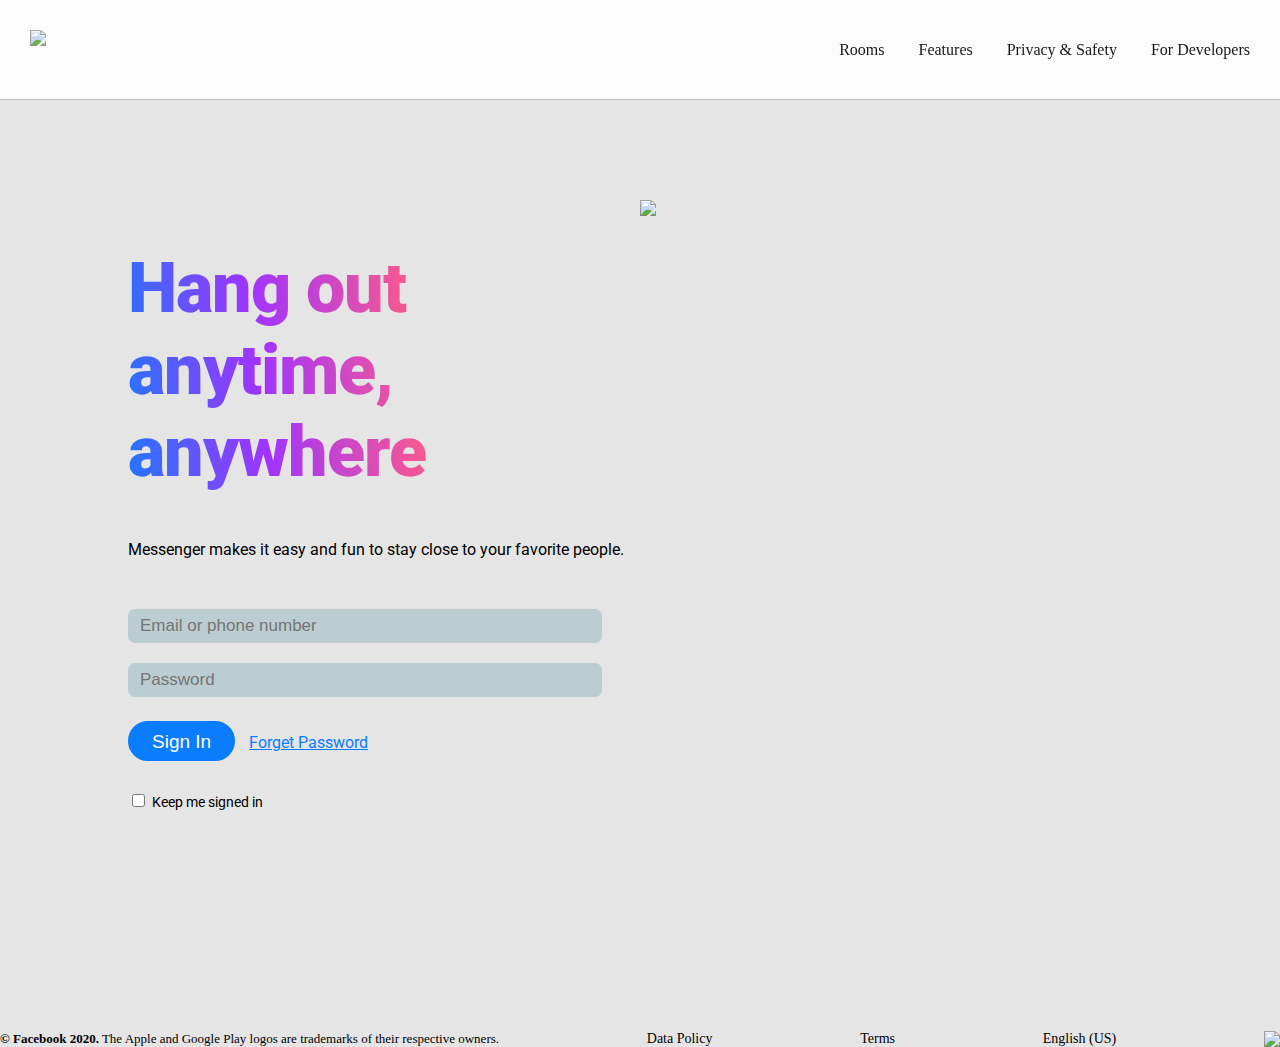
==== index.html @ c58d8db2 "Rename messenger.html to index.html" ====
<!DOCTYPE html>
<html>
    <head>
        <meta http-equiv="Content-Type" content="text/html;charset=UTF-8">
        <link rel="stylesheet" type="text/css" href="https://thawxin.github.io/messenger-web/style.css">
        <link rel="stylesheet" href="style.css">
        <meta name="viewport" content="width=device-width, initial-scale=1.0">
        <link rel="stylesheet" href="https://cdnjs.cloudflare.com/ajax/libs/font-awesome/5.15.1/css/all.min.css" integrity="sha512-+4zCK9k+qNFUR5X+cKL9EIR+ZOhtIloNl9GIKS57V1MyNsYpYcUrUeQc9vNfzsWfV28IaLL3i96P9sdNyeRssA==" crossorigin="anonymous" />
        <link href="https://fonts.googleapis.com/css2?family=Roboto:wght@300;400;500;700&display=swap" rel="stylesheet">
        <style>
            .parent {
                font-family: 'Roboto', sans-serif;
            }
        </style>    
    </head>
    <body>
        <div class="menu">
            <div class="logoContainer">
                <img class="logo" src="https://bit.ly/3jQHvuU" >
            </div>
            <div class="menuContainer">
                <a href="https://www.messenger.com/rooms" class="menuItem">Rooms</a>
                <a href="https://www.messenger.com/features" class="menuItem">Features</a>
                <a href="https://www.messenger.com/privacy" class="menuItem">Privacy & Safety</a>
                <a href="https://developers.facebook.com/products/messenger/" class="menuItem">For Developers</a>
            </div>
            <div class="mobileMenuContainer">
                <center><i class="fas fa-grip-lines" style="font-size: 2em; padding-top: 10px;"></i></center>
            </div>
        </div>
        <div class="parent">
            <div class="container">
                <div class="Inner">
                    <div class="left">
                        <h1 class="header" style="background-image: linear-gradient(83.84deg, #0088FF -6.87%, #A033FF 26.54%, #FF5C87 58.58%);">Hang out <br> anytime, anywhere</h1>
                        <div class="para">Messenger makes it easy and fun to stay close to your favorite people.</div>
                            <input class="blockLine" type="text" placeholder="Email or phone number">
                            <input class="blockLine" type="password" placeholder="Password">
                        <br>
                        <button class="SignInbuttom">Sign In</button>
                        <a href="" class="forgetPassword">Forget Password</a>
                        <div class="blockLine1" >
                            <input type="checkbox" >
                            <span>Keep me signed in</span>
                        </div>
                        <!-- <div class="applink">
                            <a href="https://bit.ly/3jQU4X6">
                                <img class="ioslink" src="https://bit.ly/363ml7V" >
                            </a>
                            <a href="https://bit.ly/2GsWtcX">
                                <img class="androidlink" src="https://bit.ly/38fbnPl" >
                            </a>
                        </div> -->
                    </div>
                </div>
                <div class="right">
                    <img class="Rightpic" src="https://bit.ly/363cW07" >
                </div>
            </div>
        </div>
        <div class="mainFooter">
            <div class="footer"> <strong>© Facebook 2020.</strong>
                The Apple and Google Play logos are trademarks of their respective owners.
            </div>
            <a href="https://bit.ly/2Gvh2oX" class="menuItem2">Data Policy</a>
            <a href="https://bit.ly/2Ibyxvt" class="menuItem2">Terms</a>
            <span class="menuItem2 span1">English (US)</span>
            <img src="https://bit.ly/351ojXi" class="menuItem2">
        </div>
    </body>
</html>
---- style.css ----
body {
    margin: 0;
    background-color: #e5e5e5;;
}

.menu {
    display: flex;
    justify-content: space-between;
    align-items: center;
    padding-left: 30px;
    height: 99px;
    position: sticky;
    top: 0;
    border-bottom: 1px solid rgb(0 0 0 / 26%);
    background-color: rgba(255,255,255,.98);
    opacity: 0.9;
}

.parent {
    max-width: 1024px;
    margin: 0 auto;
}

.menuItem {
    color: inherit;
    margin-right: 30px;
    text-decoration: none;
    font-weight: 500;
}

.menuItem:hover {
    border-bottom: 3px solid  #0a7cff;

}

.header {
    display: inline-block;
    font-weight: 900;
    font-size: 70px;
    letter-spacing: -1px;
    background: linear-gradient(83.84deg, #0088FF -6.87%, #A033FF 26.54%, #FF5C87 58.58%);
    -webkit-background-clip: text;
    background-clip: text;
    color: transparent;
}

.para {
    display: inline-block;
    margin-bottom: 40px;
}

.logo {
    width: 100%;
}

.mobileMenuContainer {
    display: none;
    width: 55px;
    height: 55px;
}

.mobileMenu {

}

.container {
    display: flex;
    flex-wrap: wrap;
    margin-top: 100px;
}

.logoContainer {
    width: 40px;
    height: 40px;
}

.menuContainer {
    font-weight: 100;
}

.blockLine {
    display: inline-block;
    margin: 10px 0px 10px 0px;
    border: none;
    background-color: rgb(70 139 152 / 26%);
    border-radius: 7px;
    padding: 7px 12px;
    width: 450px;
    font-size: 17px;
    outline: none;
    align-items: center;
    color: rgba(0, 0, 0, .04);
}

.blockLine1 {
    display: block;
    margin: 30px 0px 20px 0px;
}

.left {
    width: 100%;
    align-content: center;
}

.Inner {
    display: inline-block;
    width: 50%;
}

span {
    font-size: 14px;
}

.span1:hover {
    border-bottom: 2px solid  black;
}

.right {
    display: inline-block;
    width: 50%;

}

.Rightpic {
    width: 100%;

}

.SignInbuttom {
    border: 2px solid  #0a7cff;
    color: white;
    background-color: #0a7cff;
    padding: 8px 22px;
    border-radius: 25px;
    margin-top: 14px;
    font-size: 19px;
    height: 40px;
    outline: none;
    margin-right: 10px;
}

.SignInbuttom:hover {
    background-color: #4d4dff;
}

.forgetPassword {
    color: #0a7cff;
}

.applink {
    margin-top: 10px;
    margin-bottom: 10px;
}

.ioslink {
    width: 30%;
}

.androidlink {
    width: 30%;
}

.mainFooter {
    display: flex;
    justify-content: space-between;
    margin-top: 200px;
}

.footer {
    font-size: 13px;
    display: inline-block;

}

.menuItem2 {
    font-size: 14px;
    text-decoration: none;
    color: inherit;
}

@media (max-width: 1070px) {

    .container {
        width: 100%;
    }

    .Inner {
        width: 80%;
        margin: 0 auto;
    }

    .left {
        width: 82%;
        margin: 0 auto;
        align-content: center;
        text-align: center;
    }

    .header {
        text-align: center;
        font-weight: 400;
        font-size: 53px;
        line-height: 52px;
        letter-spacing: -2px;
        padding: 0 0 8px;
        max-width: unset;
    }


    .blockLine {
        width: 500px;
    }

    .right {
        width: 100%;
    }

    .Rightpic {
        width: 100%;
        margin: 0 auto;
    }

    .mainFooter {
        flex-wrap: wrap;
        text-align: center;
    }
}

@media (max-width: 726px) {

    .Inner {
        width: 100%;
    }

    .left {
        width: 90%;
    }

    .blockLine {
        width: 390px;
    }

    .header {
        text-align: left;
        letter-spacing: -4px;
    }

    .menuContainer {
        display: none;
    }

    .mobileMenuContainer {
        display: block;
    }
}

@media (max-width: 550px) {
    .left {
        width: 95%;
        margin: 0 auto;
    }

    .blockLine {
        width: 290px;
    }
}
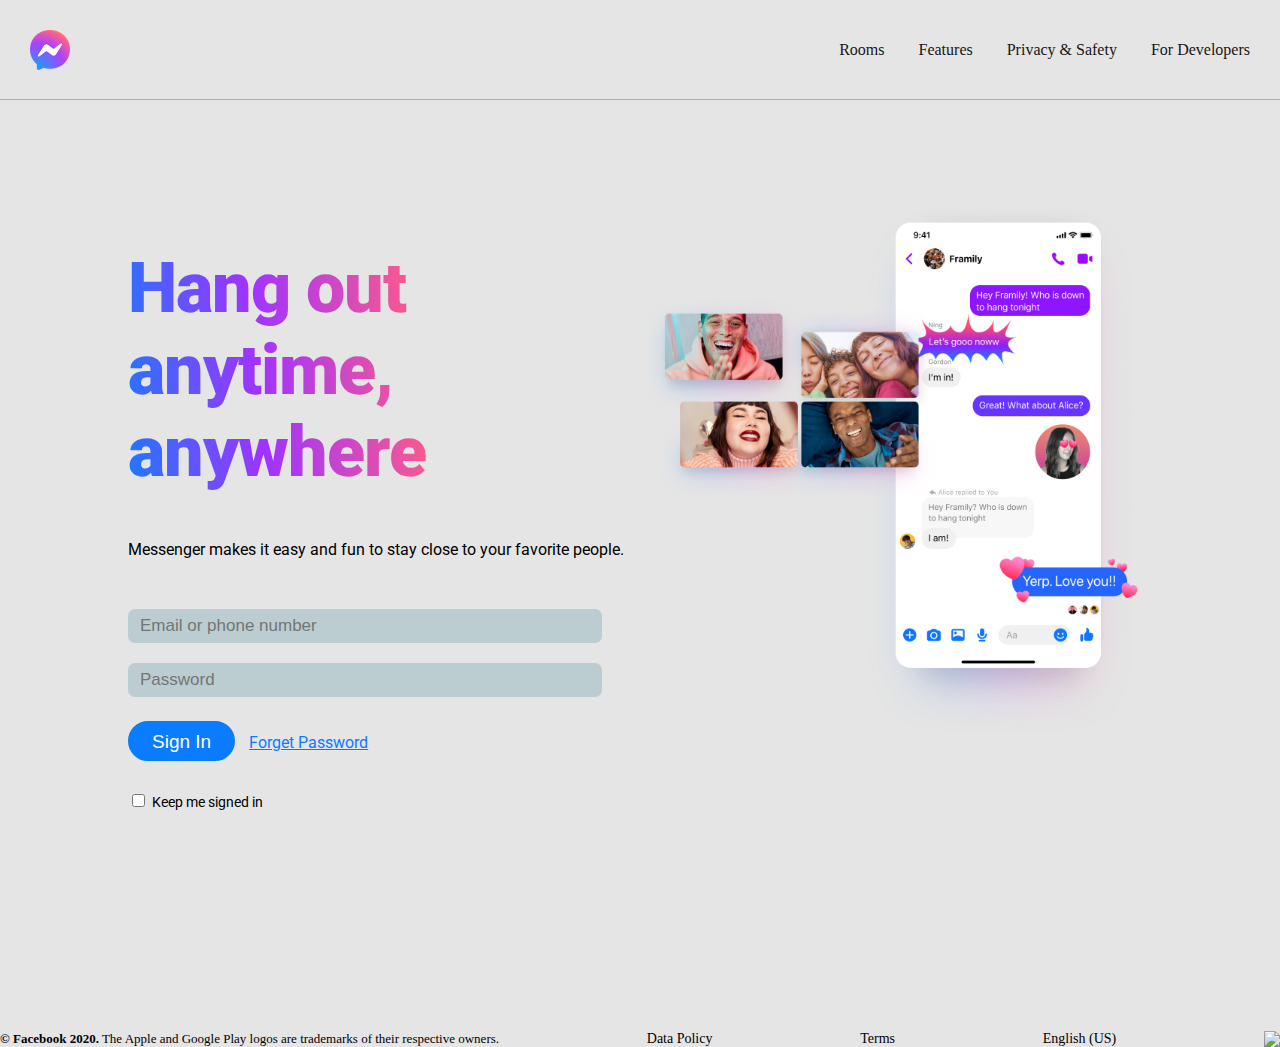
==== commit f04e35b0: "update_Error_images" ====
--- a/index.html
+++ b/index.html
@@ -16,7 +16,7 @@
     <body>
         <div class="menu">
             <div class="logoContainer">
-                <img class="logo" src="https://bit.ly/3jQHvuU" >
+                <img class="logo" src="images/msgerLogo.png" >
             </div>
             <div class="menuContainer">
                 <a href="https://www.messenger.com/rooms" class="menuItem">Rooms</a>
@@ -44,17 +44,17 @@
                             <span>Keep me signed in</span>
                         </div>
                         <!-- <div class="applink">
-                            <a href="https://bit.ly/3jQU4X6">
+                            <a href="images/appStore.png">
                                 <img class="ioslink" src="https://bit.ly/363ml7V" >
                             </a>
-                            <a href="https://bit.ly/2GsWtcX">
+                            <a href="images/playStore.png">
                                 <img class="androidlink" src="https://bit.ly/38fbnPl" >
                             </a>
                         </div> -->
                     </div>
                 </div>
                 <div class="right">
-                    <img class="Rightpic" src="https://bit.ly/363cW07" >
+                    <img class="Rightpic" src="images/msger.png" >
                 </div>
             </div>
         </div>
--- a/style.css
+++ b/style.css
@@ -14,7 +14,7 @@
     position: sticky;
     top: 0;
     border-bottom: 1px solid rgb(0 0 0 / 26%);
-    background-color: rgba(255,255,255,.98);
+    background-color:#e5e5e5;
     opacity: 0.9;
 }
 
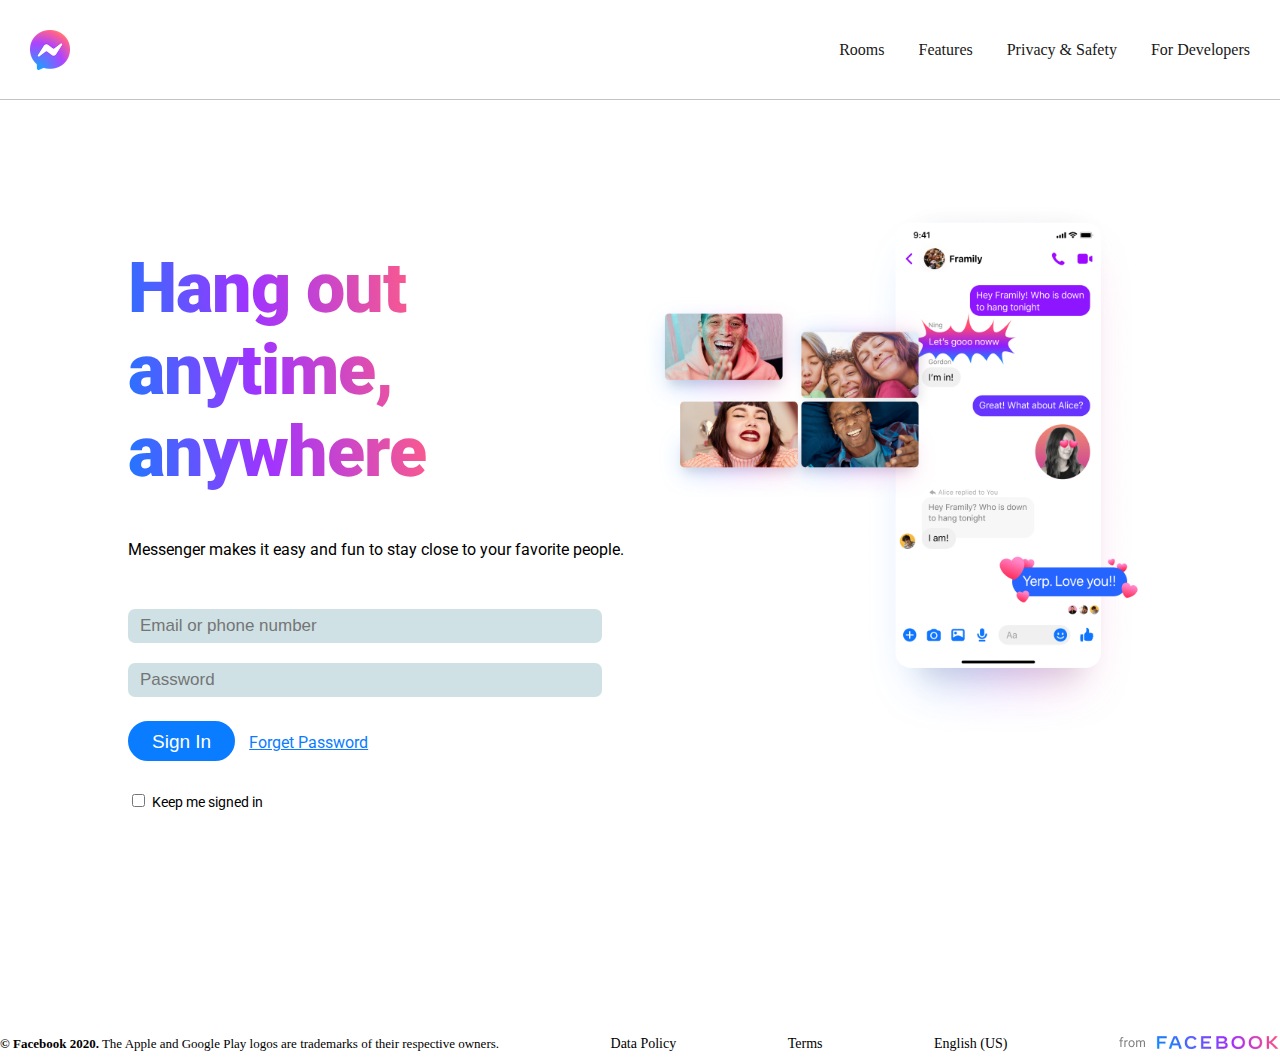
==== commit c5b4c4e3: "repair" ====
--- a/index.html
+++ b/index.html
@@ -65,7 +65,7 @@
             <a href="https://bit.ly/2Gvh2oX" class="menuItem2">Data Policy</a>
             <a href="https://bit.ly/2Ibyxvt" class="menuItem2">Terms</a>
             <span class="menuItem2 span1">English (US)</span>
-            <img src="https://bit.ly/351ojXi" class="menuItem2">
+            <img src="images/footerLogo.jpg" class="menuItem2">
         </div>
     </body>
 </html>
--- a/style.css
+++ b/style.css
@@ -2,7 +2,7 @@
 
 body {
     margin: 0;
-    background-color: #e5e5e5;;
+    background-color: #ffffff;;
 }
 
 .menu {
@@ -14,7 +14,7 @@
     position: sticky;
     top: 0;
     border-bottom: 1px solid rgb(0 0 0 / 26%);
-    background-color:#e5e5e5;
+    background-color:#ffffff;
     opacity: 0.9;
 }
 
@@ -91,7 +91,7 @@
     font-size: 17px;
     outline: none;
     align-items: center;
-    color: rgba(0, 0, 0, .04);
+    color: rgb(27 26 26);
 }
 
 .blockLine1 {
@@ -165,6 +165,7 @@
 .mainFooter {
     display: flex;
     justify-content: space-between;
+    align-items: center;
     margin-top: 200px;
 }
 
